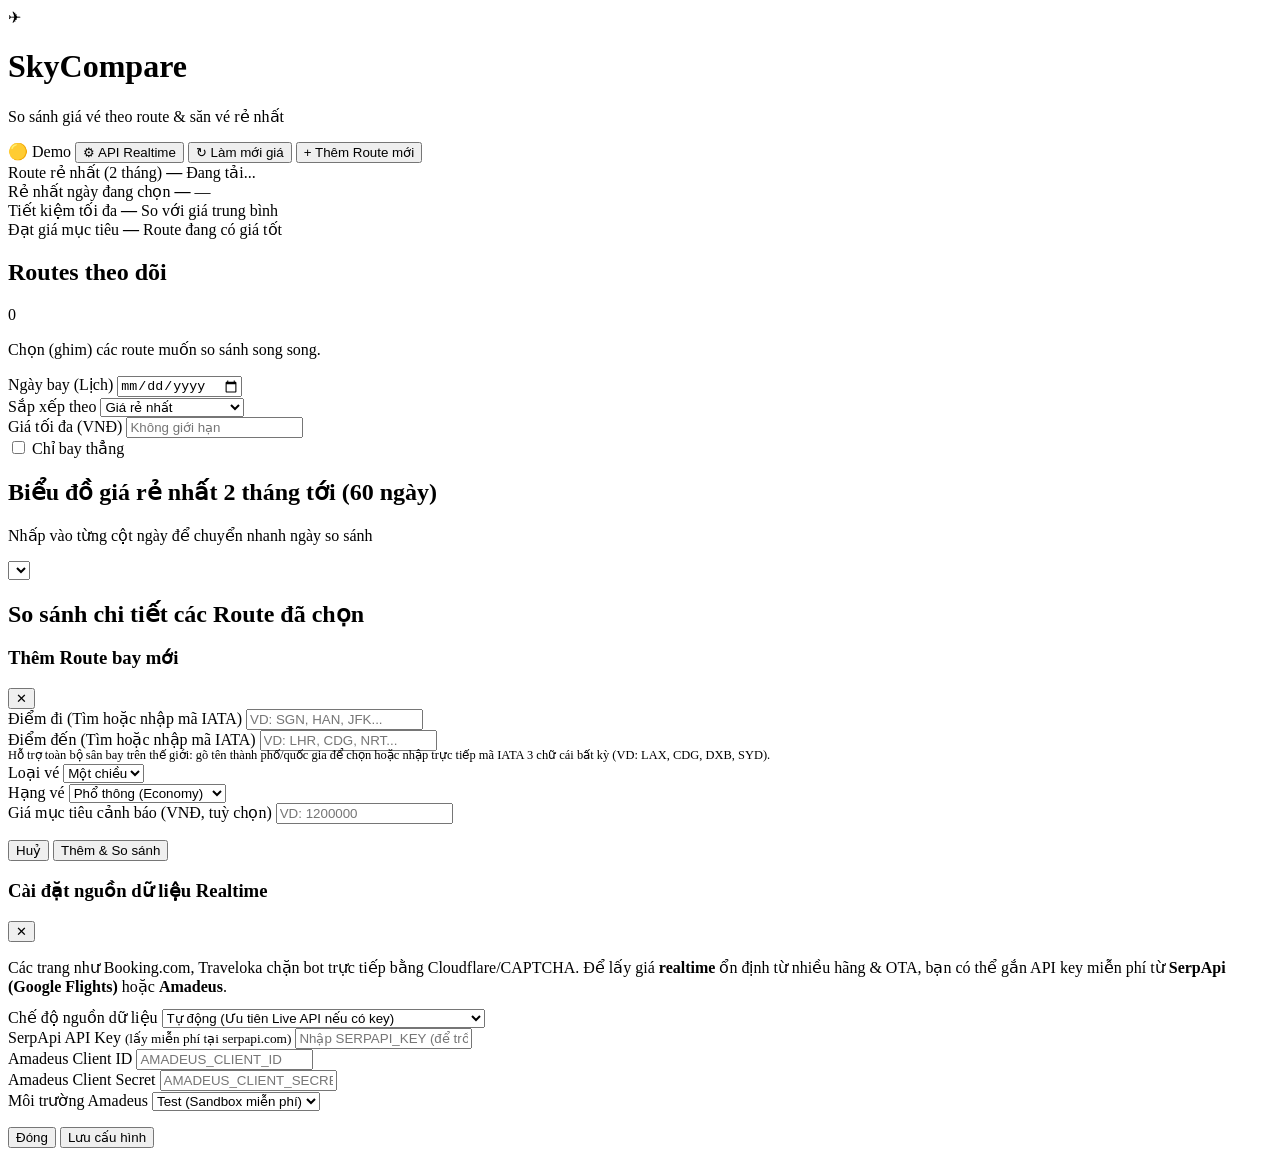
==== static/index.html @ 5734754b "Initial commit: SkyCompare flight price comparison web app" ====
<!DOCTYPE html>
<html lang="vi">
<head>
  <meta charset="UTF-8" />
  <meta name="viewport" content="width=device-width, initial-scale=1.0" />
  <title>SkyCompare — So sánh giá vé máy bay theo Route</title>
  <link rel="stylesheet" href="/styles.css" />
</head>
<body>
  <header class="topbar">
    <div class="container topbar-inner">
      <div class="brand">
        <div class="brand-icon" aria-hidden="true">✈</div>
        <div>
          <h1>SkyCompare</h1>
          <p class="subtitle">So sánh giá vé theo route &amp; săn vé rẻ nhất</p>
        </div>
      </div>
      <div class="topbar-actions">
        <span id="live-status-pill" class="status-pill status-demo" title="Trạng thái nguồn dữ liệu giá vé">🟡 Demo</span>
        <button id="btn-open-settings" class="btn btn-ghost" title="Cấu hình API tra giá trực tuyến (SerpApi / Amadeus)">
          ⚙ API Realtime
        </button>
        <button id="btn-refresh-all" class="btn btn-ghost" title="Cập nhật lại giá mới nhất cho các route đang chọn">
          ↻ Làm mới giá
        </button>
        <button id="btn-open-modal" class="btn btn-primary">
          + Thêm Route mới
        </button>
      </div>
    </div>
  </header>

  <main class="container main-content">
    <!-- KPI Summary -->
    <section class="kpi-grid" aria-label="Tổng quan giá vé">
      <article class="kpi-card kpi-highlight">
        <span class="kpi-label">Route rẻ nhất (2 tháng)</span>
        <strong id="kpi-best-route" class="kpi-value">—</strong>
        <span id="kpi-best-route-sub" class="kpi-sub">Đang tải...</span>
      </article>
      <article class="kpi-card">
        <span class="kpi-label">Rẻ nhất ngày đang chọn</span>
        <strong id="kpi-best-today" class="kpi-value">—</strong>
        <span id="kpi-best-today-sub" class="kpi-sub">—</span>
      </article>
      <article class="kpi-card">
        <span class="kpi-label">Tiết kiệm tối đa</span>
        <strong id="kpi-savings" class="kpi-value">—</strong>
        <span id="kpi-savings-sub" class="kpi-sub">So với giá trung bình</span>
      </article>
      <article class="kpi-card">
        <span class="kpi-label">Đạt giá mục tiêu</span>
        <strong id="kpi-alerts" class="kpi-value">—</strong>
        <span id="kpi-alerts-sub" class="kpi-sub">Route đang có giá tốt</span>
      </article>
    </section>

    <div class="workspace">
      <!-- Sidebar: Tracked Routes -->
      <aside class="sidebar">
        <div class="panel">
          <div class="panel-header">
            <h2>Routes theo dõi</h2>
            <span id="route-count" class="badge">0</span>
          </div>
          <p class="panel-hint">Chọn (ghim) các route muốn so sánh song song.</p>
          <div id="route-list" class="route-list"></div>
        </div>
      </aside>

      <!-- Main Comparison Area -->
      <section class="comparison-area">
        <!-- Filters -->
        <div class="panel filter-bar">
          <div class="filter-group">
            <label for="filter-date">Ngày bay (Lịch)</label>
            <input id="filter-date" type="date" />
          </div>
          <div class="filter-group">
            <label for="filter-sort">Sắp xếp theo</label>
            <select id="filter-sort">
              <option value="price">Giá rẻ nhất</option>
              <option value="duration">Bay nhanh nhất</option>
              <option value="savings">Tiết kiệm nhiều nhất</option>
            </select>
          </div>
          <div class="filter-group">
            <label for="filter-max-price">Giá tối đa (VNĐ)</label>
            <input id="filter-max-price" type="number" step="100000" min="0" placeholder="Không giới hạn" />
          </div>
          <div class="filter-group filter-checkbox">
            <label class="checkbox-label">
              <input id="filter-direct" type="checkbox" />
              <span>Chỉ bay thẳng</span>
            </label>
          </div>
        </div>

        <!-- Cheapest Winner Banner -->
        <div id="winner-banner" class="winner-banner hidden"></div>

        <!-- 60-Day Price Trend Chart -->
        <div class="panel chart-panel">
          <div class="panel-header">
            <div>
              <h2>Biểu đồ giá rẻ nhất 2 tháng tới (60 ngày)</h2>
              <p id="chart-subtitle" class="panel-hint">Nhấp vào từng cột ngày để chuyển nhanh ngày so sánh</p>
            </div>
            <select id="chart-route-select" aria-label="Chọn route cho biểu đồ"></select>
          </div>
          <div id="price-chart" class="price-chart"></div>
        </div>

        <!-- Side-by-Side Comparison Cards / Table -->
        <div class="panel">
          <div class="panel-header">
            <h2>So sánh chi tiết các Route đã chọn</h2>
            <span id="compare-summary" class="panel-hint"></span>
          </div>
          <div id="compare-container" class="compare-container"></div>
        </div>
      </section>
    </div>
  </main>

  <!-- Add Route Modal -->
  <div id="add-route-modal" class="modal-backdrop hidden" role="dialog" aria-modal="true" aria-labelledby="modal-title">
    <div class="modal">
      <div class="modal-header">
        <h3 id="modal-title">Thêm Route bay mới</h3>
        <button id="btn-close-modal" class="icon-btn" aria-label="Đóng">✕</button>
      </div>
      <form id="add-route-form" class="modal-form">
        <div class="form-row">
          <div class="form-field">
            <label for="input-origin">Điểm đi (Tìm hoặc nhập mã IATA)</label>
            <input id="input-origin" list="airports-datalist" placeholder="VD: SGN, HAN, JFK..." required autocomplete="off" />
          </div>
          <div class="form-field">
            <label for="input-destination">Điểm đến (Tìm hoặc nhập mã IATA)</label>
            <input id="input-destination" list="airports-datalist" placeholder="VD: LHR, CDG, NRT..." required autocomplete="off" />
          </div>
        </div>
        <datalist id="airports-datalist"></datalist>
        <p class="panel-hint" style="margin: -4px 0 0 0; font-size: 0.78rem;">
          Hỗ trợ toàn bộ sân bay trên thế giới: gõ tên thành phố/quốc gia để chọn hoặc nhập trực tiếp mã IATA 3 chữ cái bất kỳ (VD: LAX, CDG, DXB, SYD).
        </p>
        <div class="form-row">
          <div class="form-field">
            <label for="input-trip-type">Loại vé</label>
            <select id="input-trip-type">
              <option value="one_way">Một chiều</option>
              <option value="round_trip">Khứ hồi</option>
            </select>
          </div>
          <div class="form-field">
            <label for="input-cabin">Hạng vé</label>
            <select id="input-cabin">
              <option value="Economy">Phổ thông (Economy)</option>
              <option value="Business">Thương gia (Business)</option>
            </select>
          </div>
        </div>
        <div class="form-field">
          <label for="input-target-price">Giá mục tiêu cảnh báo (VNĐ, tuỳ chọn)</label>
          <input id="input-target-price" type="number" step="50000" min="100000" placeholder="VD: 1200000" />
        </div>
        <p id="form-error" class="form-error hidden"></p>
        <div class="modal-actions">
          <button type="button" id="btn-cancel-modal" class="btn btn-secondary">Huỷ</button>
          <button type="submit" class="btn btn-primary">Thêm &amp; So sánh</button>
        </div>
      </form>
    </div>
  </div>

  <!-- API Settings Modal -->
  <div id="settings-modal" class="modal-backdrop hidden" role="dialog" aria-modal="true" aria-labelledby="settings-title">
    <div class="modal">
      <div class="modal-header">
        <h3 id="settings-title">Cài đặt nguồn dữ liệu Realtime</h3>
        <button id="btn-close-settings" class="icon-btn" aria-label="Đóng">✕</button>
      </div>
      <p class="panel-hint" style="margin-bottom:12px">
        Các trang như Booking.com, Traveloka chặn bot trực tiếp bằng Cloudflare/CAPTCHA. Để lấy giá <strong>realtime</strong> ổn định từ nhiều hãng &amp; OTA, bạn có thể gắn API key miễn phí từ <strong>SerpApi (Google Flights)</strong> hoặc <strong>Amadeus</strong>.
      </p>
      <form id="settings-form" class="modal-form">
        <div class="form-field">
          <label for="setting-provider">Chế độ nguồn dữ liệu</label>
          <select id="setting-provider">
            <option value="auto">Tự động (Ưu tiên Live API nếu có key)</option>
            <option value="serpapi">SerpApi — Google Flights (Tổng hợp hãng &amp; OTA)</option>
            <option value="amadeus">Amadeus Self-Service Flight API</option>
            <option value="demo">Dữ liệu mẫu (Offline Demo)</option>
          </select>
        </div>
        <div class="form-field">
          <label for="setting-serpapi-key">SerpApi API Key <small>(lấy miễn phí tại serpapi.com)</small></label>
          <input id="setting-serpapi-key" type="password" placeholder="Nhập SERPAPI_KEY (để trống nếu giữ nguyên)" />
        </div>
        <div class="form-row">
          <div class="form-field">
            <label for="setting-amadeus-id">Amadeus Client ID</label>
            <input id="setting-amadeus-id" type="password" placeholder="AMADEUS_CLIENT_ID" />
          </div>
          <div class="form-field">
            <label for="setting-amadeus-secret">Amadeus Client Secret</label>
            <input id="setting-amadeus-secret" type="password" placeholder="AMADEUS_CLIENT_SECRET" />
          </div>
        </div>
        <div class="form-field">
          <label for="setting-amadeus-env">Môi trường Amadeus</label>
          <select id="setting-amadeus-env">
            <option value="test">Test (Sandbox miễn phí)</option>
            <option value="production">Production</option>
          </select>
        </div>
        <p id="settings-error" class="form-error hidden"></p>
        <div class="modal-actions">
          <button type="button" id="btn-cancel-settings" class="btn btn-secondary">Đóng</button>
          <button type="submit" id="btn-save-settings" class="btn btn-primary">Lưu cấu hình</button>
        </div>
      </form>
    </div>
  </div>

  <div id="toast" class="toast hidden" role="status"></div>
  <script src="/app.js"></script>
</body>
</html>
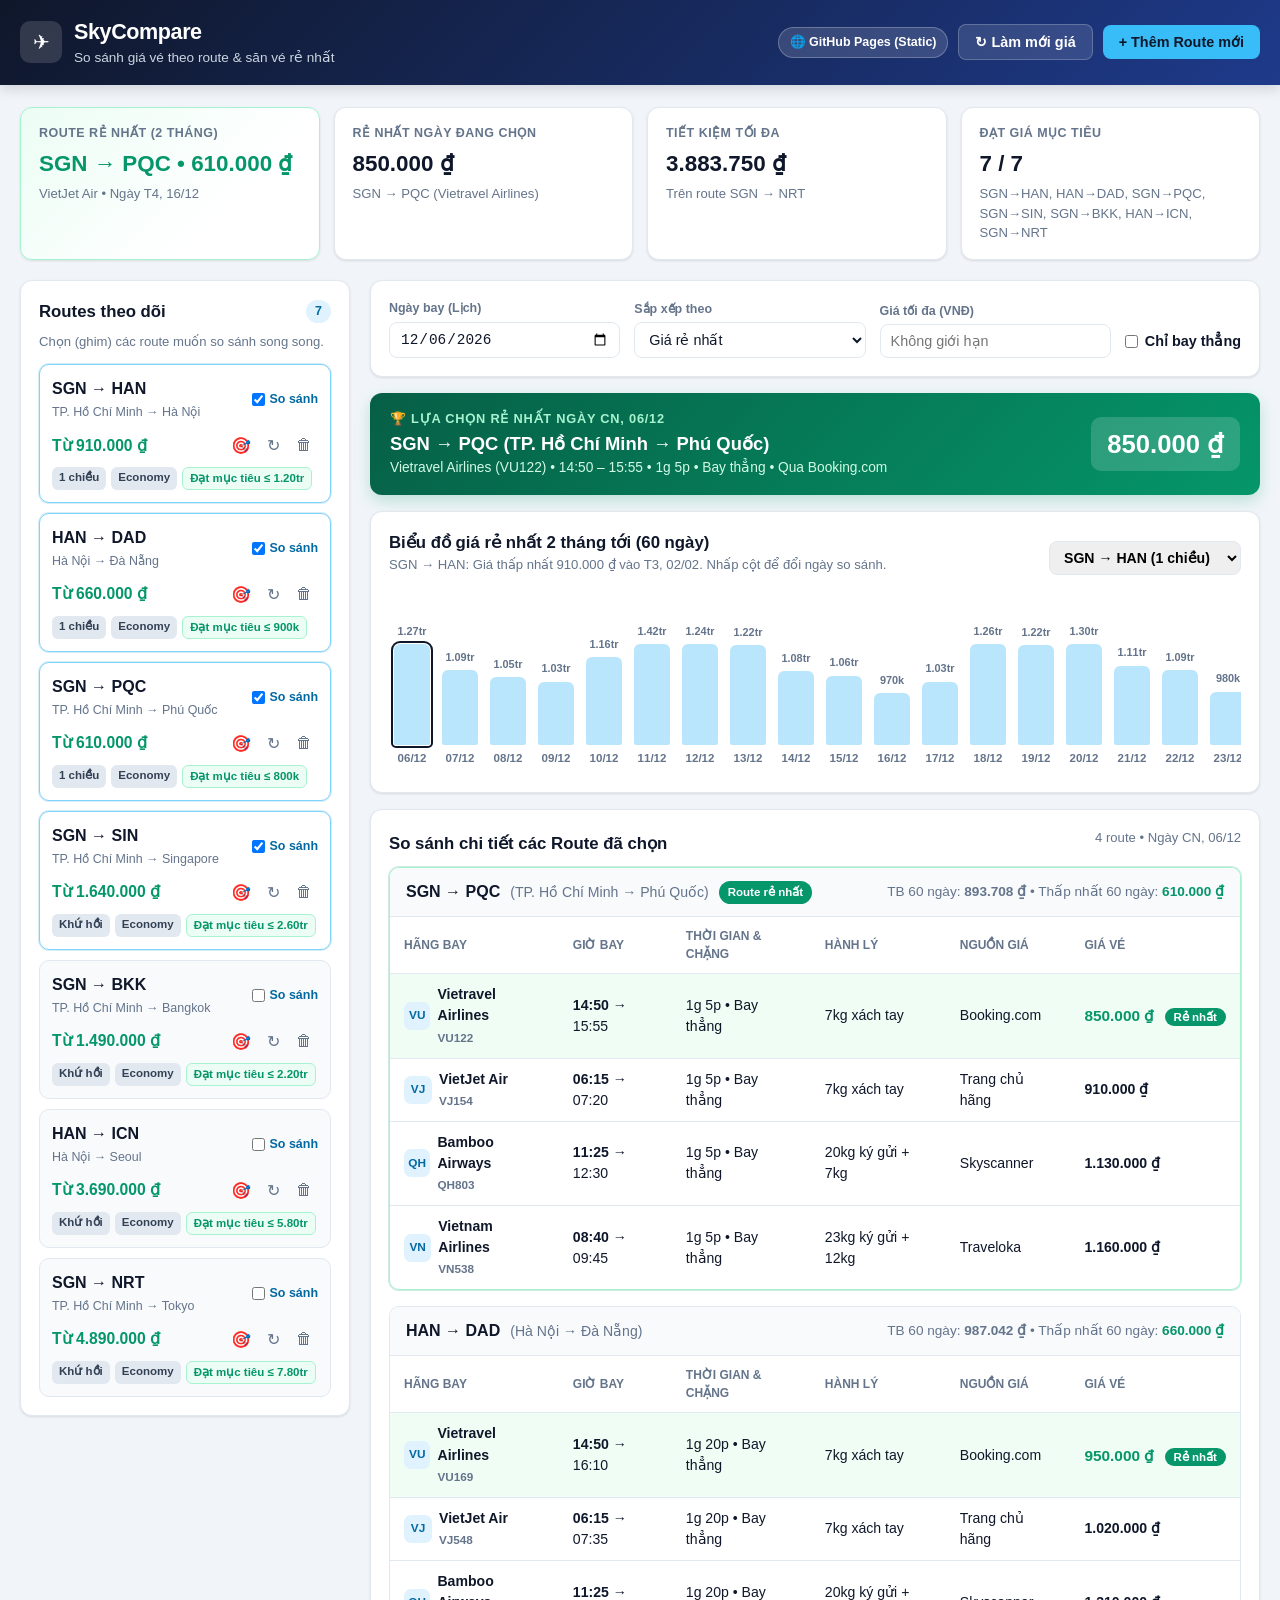
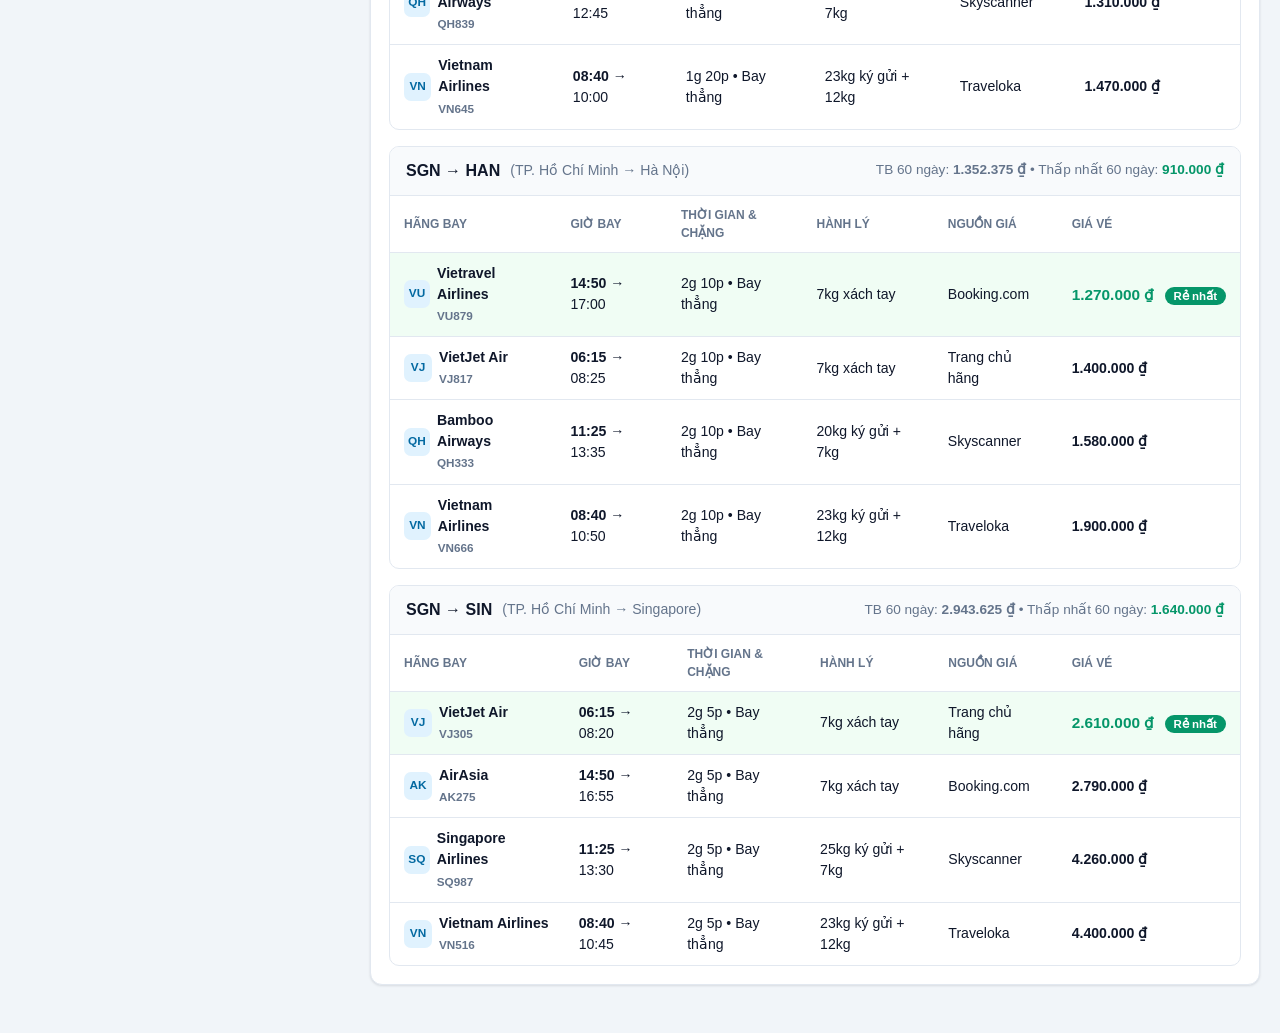
==== commit ad009be5: "Add static client-side fallback engine and docs/ for GitHub Pages" ====
--- a/static/index.html
+++ b/static/index.html
@@ -4,7 +4,7 @@
   <meta charset="UTF-8" />
   <meta name="viewport" content="width=device-width, initial-scale=1.0" />
   <title>SkyCompare — So sánh giá vé máy bay theo Route</title>
-  <link rel="stylesheet" href="/styles.css" />
+  <link rel="stylesheet" href="./styles.css" />
 </head>
 <body>
   <header class="topbar">
@@ -226,6 +226,7 @@
   </div>
 
   <div id="toast" class="toast hidden" role="status"></div>
-  <script src="/app.js"></script>
+  <script src="./client_engine.js"></script>
+  <script src="./app.js"></script>
 </body>
 </html>
--- a/static/styles.css
+++ b/static/styles.css
@@ -0,0 +1,749 @@
+:root {
+  --bg: #f1f5f9;
+  --surface: #ffffff;
+  --surface-alt: #f8fafc;
+  --border: #e2e8f0;
+  --text: #0f172a;
+  --text-muted: #64748b;
+  --primary: #0284c7;
+  --primary-dark: #0369a1;
+  --emerald: #059669;
+  --emerald-bg: #ecfdf5;
+  --emerald-border: #a7f3d0;
+  --amber: #d97706;
+  --amber-bg: #fffbeb;
+  --danger: #dc2626;
+  --radius: 12px;
+  --shadow: 0 1px 3px rgba(15, 23, 42, 0.08), 0 1px 2px rgba(15, 23, 42, 0.04);
+}
+
+* {
+  box-sizing: border-box;
+  margin: 0;
+  padding: 0;
+}
+
+body {
+  font-family: -apple-system, BlinkMacSystemFont, "Segoe UI", Roboto, "Helvetica Neue", Arial, sans-serif;
+  background: var(--bg);
+  color: var(--text);
+  line-height: 1.5;
+}
+
+.container {
+  max-width: 1360px;
+  margin: 0 auto;
+  padding: 0 20px;
+}
+
+/* Topbar */
+.topbar {
+  background: linear-gradient(135deg, #0f172a 0%, #1e3a8a 100%);
+  color: #fff;
+  padding: 16px 0;
+  box-shadow: 0 4px 12px rgba(15, 23, 42, 0.15);
+}
+
+.topbar-inner {
+  display: flex;
+  align-items: center;
+  justify-content: space-between;
+  gap: 16px;
+  flex-wrap: wrap;
+}
+
+.brand {
+  display: flex;
+  align-items: center;
+  gap: 12px;
+}
+
+.brand-icon {
+  width: 42px;
+  height: 42px;
+  border-radius: 10px;
+  background: rgba(255, 255, 255, 0.14);
+  display: grid;
+  place-items: center;
+  font-size: 20px;
+}
+
+.brand h1 {
+  font-size: 1.35rem;
+  font-weight: 700;
+  letter-spacing: -0.02em;
+}
+
+.subtitle {
+  font-size: 0.85rem;
+  color: #cbd5e1;
+}
+
+.topbar-actions {
+  display: flex;
+  gap: 10px;
+  align-items: center;
+  flex-wrap: wrap;
+}
+
+.status-pill {
+  font-size: 0.78rem;
+  font-weight: 700;
+  padding: 5px 11px;
+  border-radius: 999px;
+  background: rgba(255, 255, 255, 0.14);
+  color: #fff;
+  border: 1px solid rgba(255, 255, 255, 0.25);
+}
+
+.status-pill.status-live {
+  background: rgba(16, 185, 129, 0.22);
+  border-color: #34d399;
+  color: #a7f3d0;
+}
+
+.tag-live {
+  background: #dcfce7;
+  color: #166534;
+  border: 1px solid #86efac;
+}
+
+/* Buttons */
+.btn {
+  border: none;
+  border-radius: 8px;
+  padding: 9px 16px;
+  font-size: 0.9rem;
+  font-weight: 600;
+  cursor: pointer;
+  transition: transform 0.1s ease, background 0.15s ease, opacity 0.15s ease;
+  display: inline-flex;
+  align-items: center;
+  gap: 6px;
+}
+
+.btn:active {
+  transform: scale(0.98);
+}
+
+.btn-primary {
+  background: #38bdf8;
+  color: #0f172a;
+}
+
+.btn-primary:hover {
+  background: #7dd3fc;
+}
+
+.btn-ghost {
+  background: rgba(255, 255, 255, 0.12);
+  color: #fff;
+  border: 1px solid rgba(255, 255, 255, 0.22);
+}
+
+.btn-ghost:hover {
+  background: rgba(255, 255, 255, 0.2);
+}
+
+.btn-secondary {
+  background: var(--surface-alt);
+  color: var(--text);
+  border: 1px solid var(--border);
+}
+
+.btn-secondary:hover {
+  background: var(--border);
+}
+
+.icon-btn {
+  background: transparent;
+  border: none;
+  cursor: pointer;
+  color: var(--text-muted);
+  font-size: 1rem;
+  padding: 4px 6px;
+  border-radius: 6px;
+}
+
+.icon-btn:hover {
+  background: var(--surface-alt);
+  color: var(--text);
+}
+
+/* Main Content */
+.main-content {
+  padding-top: 22px;
+  padding-bottom: 48px;
+}
+
+/* KPI Grid */
+.kpi-grid {
+  display: grid;
+  grid-template-columns: repeat(4, minmax(0, 1fr));
+  gap: 14px;
+  margin-bottom: 20px;
+}
+
+.kpi-card {
+  background: var(--surface);
+  border: 1px solid var(--border);
+  border-radius: var(--radius);
+  padding: 16px 18px;
+  box-shadow: var(--shadow);
+  display: flex;
+  flex-direction: column;
+  gap: 4px;
+}
+
+.kpi-highlight {
+  background: linear-gradient(135deg, #ecfdf5 0%, #ffffff 70%);
+  border-color: var(--emerald-border);
+}
+
+.kpi-label {
+  font-size: 0.78rem;
+  font-weight: 600;
+  text-transform: uppercase;
+  letter-spacing: 0.04em;
+  color: var(--text-muted);
+}
+
+.kpi-value {
+  font-size: 1.4rem;
+  font-weight: 700;
+  color: var(--text);
+}
+
+.kpi-highlight .kpi-value {
+  color: var(--emerald);
+}
+
+.kpi-sub {
+  font-size: 0.82rem;
+  color: var(--text-muted);
+}
+
+/* Workspace Layout */
+.workspace {
+  display: grid;
+  grid-template-columns: 330px minmax(0, 1fr);
+  gap: 20px;
+  align-items: start;
+}
+
+.panel {
+  background: var(--surface);
+  border: 1px solid var(--border);
+  border-radius: var(--radius);
+  padding: 18px;
+  box-shadow: var(--shadow);
+}
+
+.panel-header {
+  display: flex;
+  align-items: center;
+  justify-content: space-between;
+  gap: 10px;
+  margin-bottom: 8px;
+}
+
+.panel-header h2 {
+  font-size: 1.05rem;
+  font-weight: 700;
+}
+
+.panel-hint {
+  font-size: 0.82rem;
+  color: var(--text-muted);
+  margin-bottom: 12px;
+}
+
+.badge {
+  background: #e0f2fe;
+  color: var(--primary-dark);
+  font-size: 0.78rem;
+  font-weight: 700;
+  padding: 2px 9px;
+  border-radius: 999px;
+}
+
+/* Sidebar Route List */
+.route-list {
+  display: flex;
+  flex-direction: column;
+  gap: 10px;
+}
+
+.route-card {
+  border: 1px solid var(--border);
+  border-radius: 10px;
+  padding: 12px;
+  background: var(--surface-alt);
+  transition: border-color 0.15s ease, background 0.15s ease;
+}
+
+.route-card.pinned {
+  background: #ffffff;
+  border-color: #7dd3fc;
+  box-shadow: 0 0 0 1px rgba(2, 132, 199, 0.15);
+}
+
+.route-card-top {
+  display: flex;
+  align-items: center;
+  justify-content: space-between;
+  gap: 8px;
+}
+
+.route-code {
+  font-weight: 700;
+  font-size: 1rem;
+  display: flex;
+  align-items: center;
+  gap: 6px;
+}
+
+.route-cities {
+  font-size: 0.78rem;
+  color: var(--text-muted);
+  margin-top: 2px;
+}
+
+.route-meta {
+  display: flex;
+  align-items: center;
+  justify-content: space-between;
+  margin-top: 10px;
+  gap: 8px;
+}
+
+.route-price {
+  font-weight: 700;
+  color: var(--emerald);
+  font-size: 0.98rem;
+}
+
+.route-tags {
+  display: flex;
+  flex-wrap: wrap;
+  gap: 5px;
+  margin-top: 8px;
+}
+
+.tag {
+  font-size: 0.72rem;
+  padding: 2px 7px;
+  border-radius: 6px;
+  background: #e2e8f0;
+  color: #334155;
+  font-weight: 600;
+}
+
+.tag-alert {
+  background: var(--emerald-bg);
+  color: var(--emerald);
+  border: 1px solid var(--emerald-border);
+}
+
+.route-actions {
+  display: flex;
+  align-items: center;
+  gap: 4px;
+}
+
+.pin-toggle {
+  display: inline-flex;
+  align-items: center;
+  gap: 5px;
+  font-size: 0.78rem;
+  font-weight: 600;
+  color: var(--primary-dark);
+  cursor: pointer;
+}
+
+/* Filter Bar */
+.comparison-area {
+  display: flex;
+  flex-direction: column;
+  gap: 16px;
+}
+
+.filter-bar {
+  display: flex;
+  flex-wrap: wrap;
+  gap: 14px;
+  align-items: flex-end;
+}
+
+.filter-group {
+  display: flex;
+  flex-direction: column;
+  gap: 4px;
+  min-width: 160px;
+  flex: 1;
+}
+
+.filter-group label {
+  font-size: 0.78rem;
+  font-weight: 600;
+  color: var(--text-muted);
+}
+
+.filter-group select,
+.filter-group input[type="number"],
+.filter-group input[type="date"],
+.form-field select,
+.form-field input {
+  padding: 8px 10px;
+  border: 1px solid var(--border);
+  border-radius: 8px;
+  font-size: 0.9rem;
+  background: #fff;
+  color: var(--text);
+}
+
+.filter-checkbox {
+  flex: 0 0 auto;
+  min-width: auto;
+  justify-content: flex-end;
+  padding-bottom: 6px;
+}
+
+.checkbox-label {
+  display: inline-flex;
+  align-items: center;
+  gap: 7px;
+  cursor: pointer;
+  font-size: 0.9rem !important;
+  color: var(--text) !important;
+}
+
+/* Winner Banner */
+.winner-banner {
+  background: linear-gradient(135deg, #065f46 0%, #059669 100%);
+  color: #fff;
+  border-radius: var(--radius);
+  padding: 16px 20px;
+  display: flex;
+  align-items: center;
+  justify-content: space-between;
+  gap: 16px;
+  flex-wrap: wrap;
+  box-shadow: 0 6px 16px rgba(5, 150, 105, 0.22);
+}
+
+.winner-title {
+  font-size: 0.8rem;
+  text-transform: uppercase;
+  letter-spacing: 0.06em;
+  color: #a7f3d0;
+  font-weight: 700;
+}
+
+.winner-main {
+  font-size: 1.15rem;
+  font-weight: 700;
+  margin-top: 2px;
+}
+
+.winner-details {
+  font-size: 0.86rem;
+  color: #d1fae5;
+}
+
+.winner-price {
+  font-size: 1.6rem;
+  font-weight: 800;
+  background: rgba(255, 255, 255, 0.16);
+  padding: 8px 16px;
+  border-radius: 10px;
+}
+
+/* Chart */
+.chart-panel .panel-header {
+  margin-bottom: 12px;
+}
+
+#chart-route-select {
+  padding: 7px 10px;
+  border-radius: 8px;
+  border: 1px solid var(--border);
+  font-size: 0.88rem;
+  font-weight: 600;
+}
+
+.price-chart {
+  width: 100%;
+  overflow-x: auto;
+}
+
+.chart-bars {
+  display: grid;
+  grid-auto-flow: column;
+  grid-auto-columns: minmax(42px, 1fr);
+  gap: 6px;
+  align-items: end;
+  height: 175px;
+  padding: 24px 2px 6px 2px;
+}
+
+.chart-col {
+  display: flex;
+  flex-direction: column;
+  align-items: center;
+  justify-content: flex-end;
+  height: 100%;
+  cursor: pointer;
+  gap: 5px;
+}
+
+.chart-bar-price {
+  font-size: 0.68rem;
+  font-weight: 600;
+  color: var(--text-muted);
+}
+
+.chart-bar {
+  width: 100%;
+  max-width: 36px;
+  border-radius: 6px 6px 2px 2px;
+  background: #bae6fd;
+  transition: background 0.15s ease, transform 0.15s ease;
+  min-height: 10px;
+}
+
+.chart-col:hover .chart-bar {
+  background: var(--primary);
+  transform: translateY(-2px);
+}
+
+.chart-col.cheapest .chart-bar {
+  background: var(--emerald);
+}
+
+.chart-col.cheapest .chart-bar-price {
+  color: var(--emerald);
+  font-weight: 700;
+}
+
+.chart-col.active .chart-bar {
+  outline: 2px solid #0f172a;
+  outline-offset: 1px;
+}
+
+.chart-date {
+  font-size: 0.72rem;
+  color: var(--text-muted);
+  font-weight: 600;
+}
+
+/* Comparison Cards */
+.compare-container {
+  display: flex;
+  flex-direction: column;
+  gap: 16px;
+}
+
+.compare-route-block {
+  border: 1px solid var(--border);
+  border-radius: 10px;
+  overflow: hidden;
+}
+
+.compare-route-block.is-cheapest {
+  border-color: var(--emerald-border);
+  box-shadow: 0 0 0 1px rgba(5, 150, 105, 0.2);
+}
+
+.compare-route-header {
+  background: var(--surface-alt);
+  padding: 12px 16px;
+  display: flex;
+  align-items: center;
+  justify-content: space-between;
+  gap: 12px;
+  flex-wrap: wrap;
+  border-bottom: 1px solid var(--border);
+}
+
+.compare-route-title {
+  display: flex;
+  align-items: center;
+  gap: 10px;
+  font-weight: 700;
+  font-size: 1rem;
+}
+
+.pill-cheapest {
+  background: var(--emerald);
+  color: #fff;
+  font-size: 0.72rem;
+  font-weight: 700;
+  padding: 3px 9px;
+  border-radius: 999px;
+}
+
+.quotes-table {
+  width: 100%;
+  border-collapse: collapse;
+  font-size: 0.88rem;
+}
+
+.quotes-table th,
+.quotes-table td {
+  padding: 10px 14px;
+  text-align: left;
+  border-bottom: 1px solid var(--border);
+}
+
+.quotes-table th {
+  font-size: 0.75rem;
+  text-transform: uppercase;
+  color: var(--text-muted);
+  background: #fff;
+}
+
+.quotes-table tr:last-child td {
+  border-bottom: none;
+}
+
+.quotes-table tr.best-row {
+  background: #f0fdf4;
+}
+
+.airline-pill {
+  display: inline-flex;
+  align-items: center;
+  gap: 7px;
+  font-weight: 600;
+}
+
+.airline-code {
+  display: inline-grid;
+  place-items: center;
+  width: 28px;
+  height: 28px;
+  border-radius: 7px;
+  background: #e0f2fe;
+  color: var(--primary-dark);
+  font-size: 0.74rem;
+  font-weight: 800;
+}
+
+.price-cell {
+  font-weight: 700;
+  color: var(--text);
+  white-space: nowrap;
+}
+
+.best-row .price-cell {
+  color: var(--emerald);
+  font-size: 0.96rem;
+}
+
+.empty-state {
+  text-align: center;
+  padding: 36px 20px;
+  color: var(--text-muted);
+}
+
+/* Modal */
+.modal-backdrop {
+  position: fixed;
+  inset: 0;
+  background: rgba(15, 23, 42, 0.55);
+  display: grid;
+  place-items: center;
+  padding: 16px;
+  z-index: 50;
+}
+
+.modal {
+  background: #fff;
+  border-radius: 14px;
+  width: 100%;
+  max-width: 480px;
+  padding: 20px 22px;
+  box-shadow: 0 20px 40px rgba(15, 23, 42, 0.25);
+}
+
+.modal-header {
+  display: flex;
+  align-items: center;
+  justify-content: space-between;
+  margin-bottom: 14px;
+}
+
+.modal-form {
+  display: flex;
+  flex-direction: column;
+  gap: 14px;
+}
+
+.form-row {
+  display: grid;
+  grid-template-columns: 1fr 1fr;
+  gap: 12px;
+}
+
+.form-field {
+  display: flex;
+  flex-direction: column;
+  gap: 5px;
+}
+
+.form-field label {
+  font-size: 0.82rem;
+  font-weight: 600;
+  color: var(--text-muted);
+}
+
+.form-error {
+  color: var(--danger);
+  font-size: 0.84rem;
+  font-weight: 600;
+}
+
+.modal-actions {
+  display: flex;
+  justify-content: flex-end;
+  gap: 10px;
+  margin-top: 4px;
+}
+
+.hidden {
+  display: none !important;
+}
+
+/* Toast */
+.toast {
+  position: fixed;
+  bottom: 20px;
+  right: 20px;
+  background: #0f172a;
+  color: #fff;
+  padding: 10px 16px;
+  border-radius: 10px;
+  font-size: 0.88rem;
+  font-weight: 600;
+  box-shadow: 0 10px 24px rgba(15, 23, 42, 0.25);
+  z-index: 60;
+}
+
+@media (max-width: 980px) {
+  .kpi-grid {
+    grid-template-columns: repeat(2, minmax(0, 1fr));
+  }
+  .workspace {
+    grid-template-columns: 1fr;
+  }
+}
+
+@media (max-width: 600px) {
+  .kpi-grid {
+    grid-template-columns: 1fr;
+  }
+  .form-row {
+    grid-template-columns: 1fr;
+  }
+}
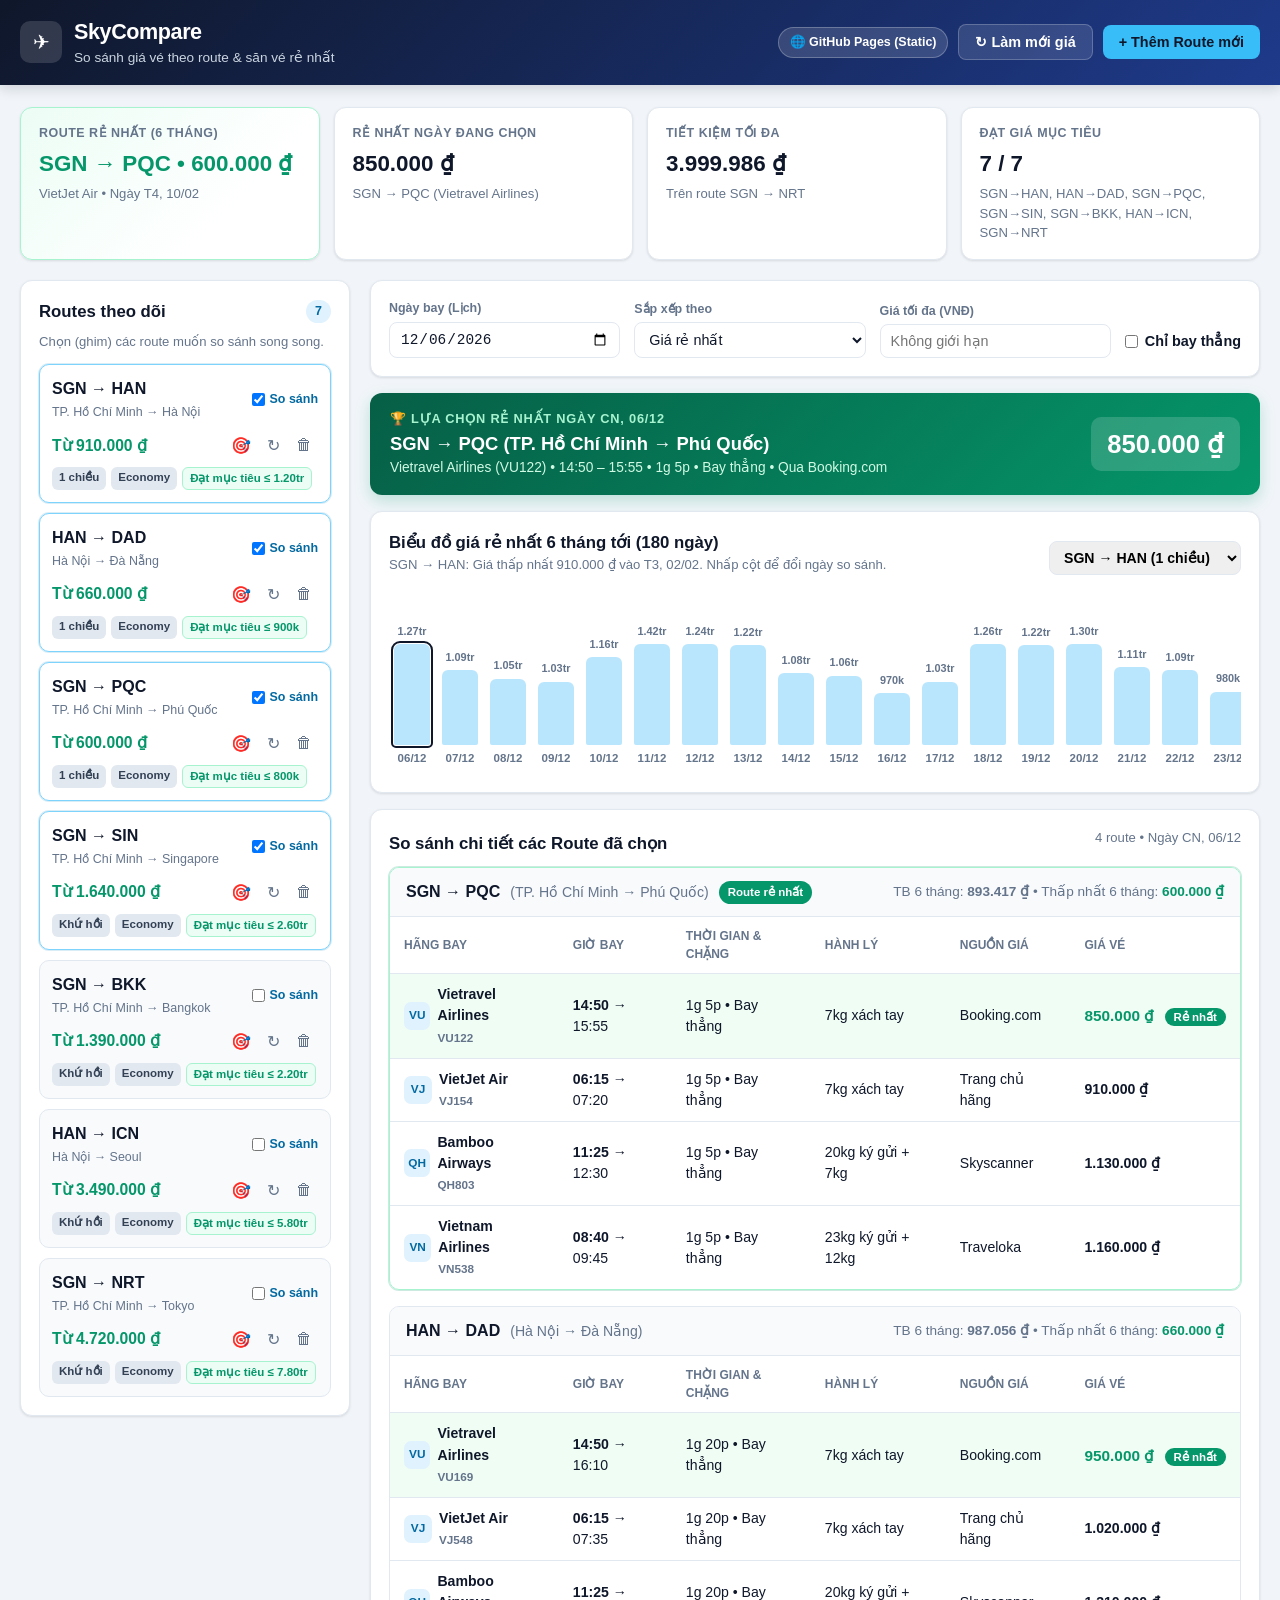
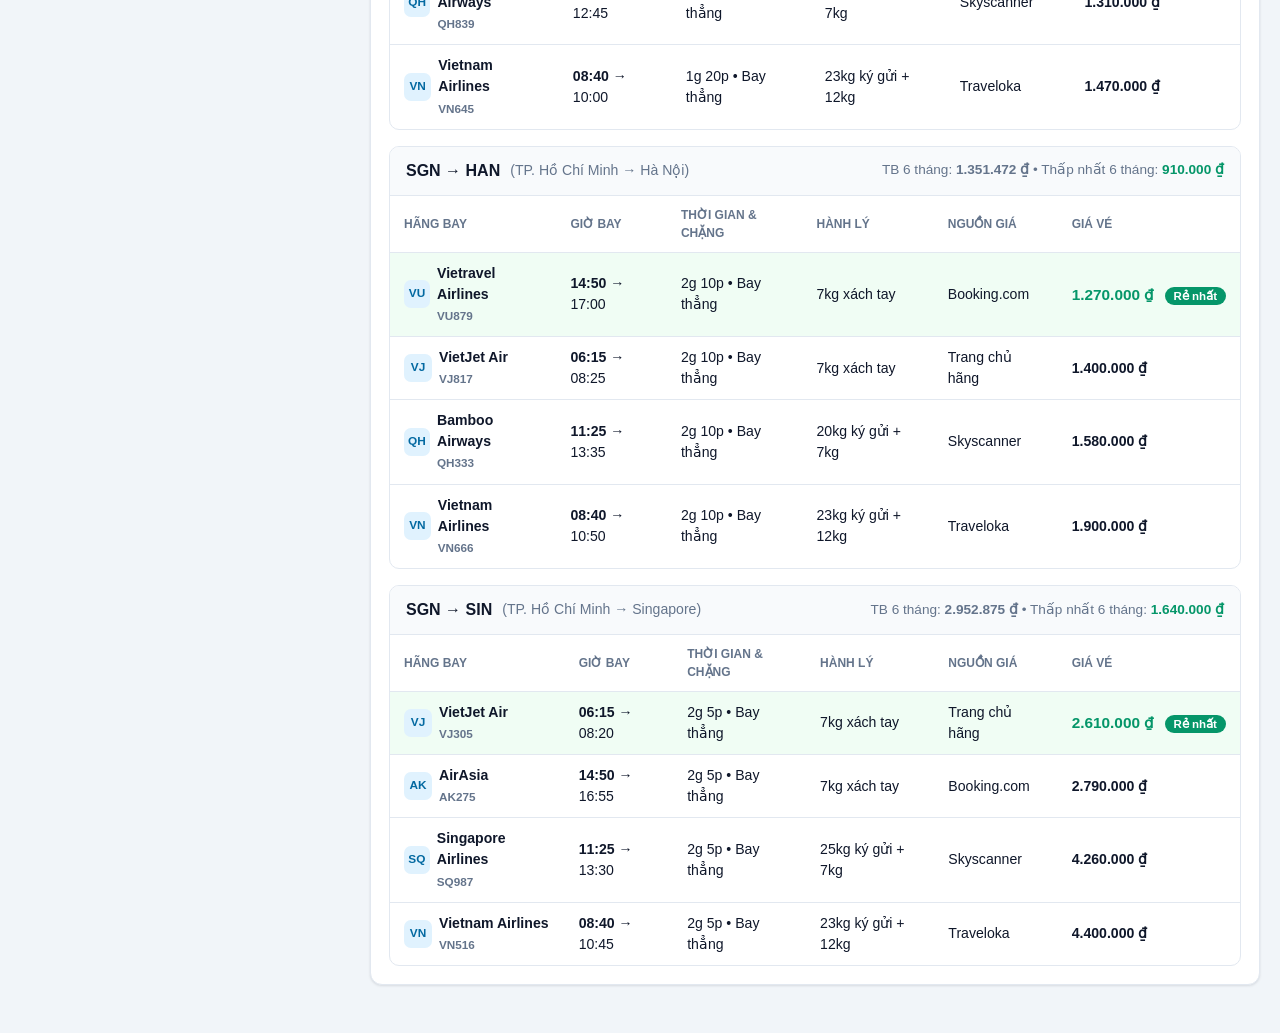
==== commit 7506face: "Extend flight price preview horizon to 6 months (180 days)" ====
--- a/static/index.html
+++ b/static/index.html
@@ -35,7 +35,7 @@
     <!-- KPI Summary -->
     <section class="kpi-grid" aria-label="Tổng quan giá vé">
       <article class="kpi-card kpi-highlight">
-        <span class="kpi-label">Route rẻ nhất (2 tháng)</span>
+        <span class="kpi-label">Route rẻ nhất (6 tháng)</span>
         <strong id="kpi-best-route" class="kpi-value">—</strong>
         <span id="kpi-best-route-sub" class="kpi-sub">Đang tải...</span>
       </article>
@@ -104,7 +104,7 @@
         <div class="panel chart-panel">
           <div class="panel-header">
             <div>
-              <h2>Biểu đồ giá rẻ nhất 2 tháng tới (60 ngày)</h2>
+              <h2>Biểu đồ giá rẻ nhất 6 tháng tới (180 ngày)</h2>
               <p id="chart-subtitle" class="panel-hint">Nhấp vào từng cột ngày để chuyển nhanh ngày so sánh</p>
             </div>
             <select id="chart-route-select" aria-label="Chọn route cho biểu đồ"></select>
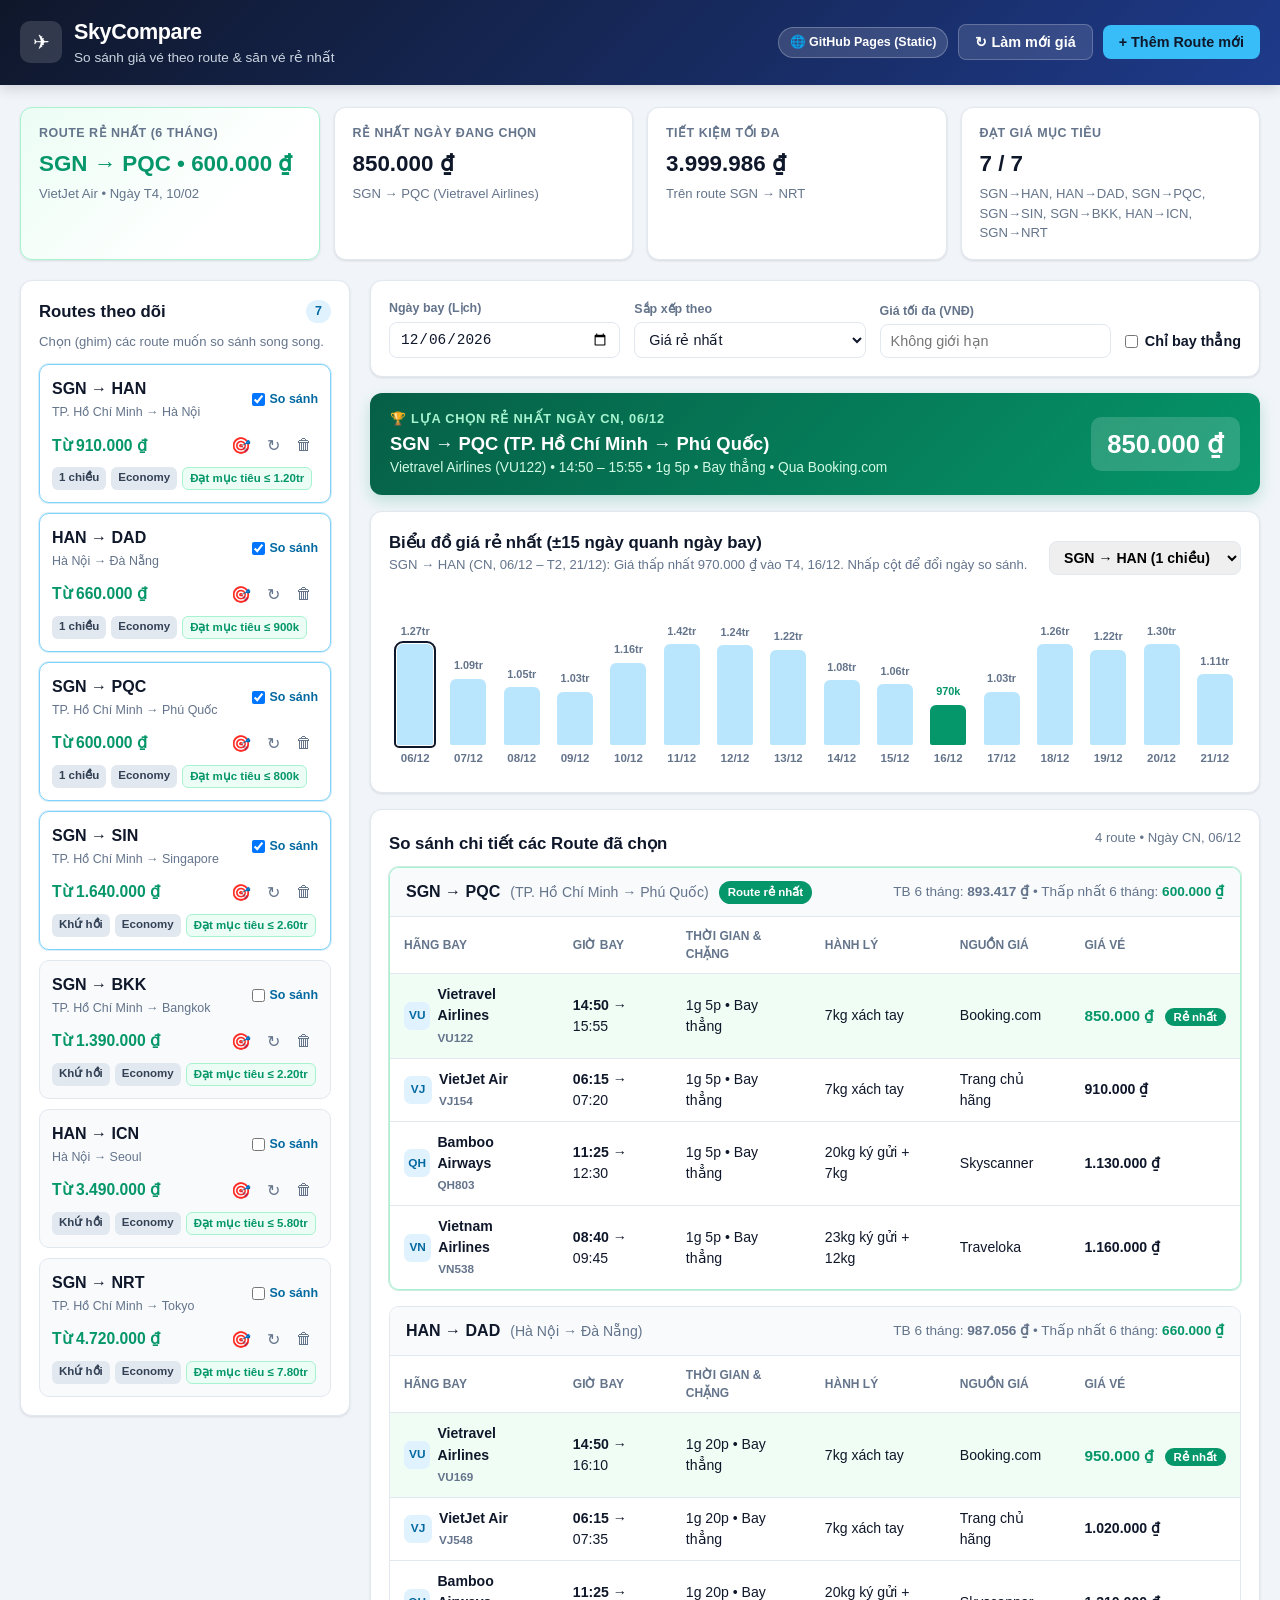
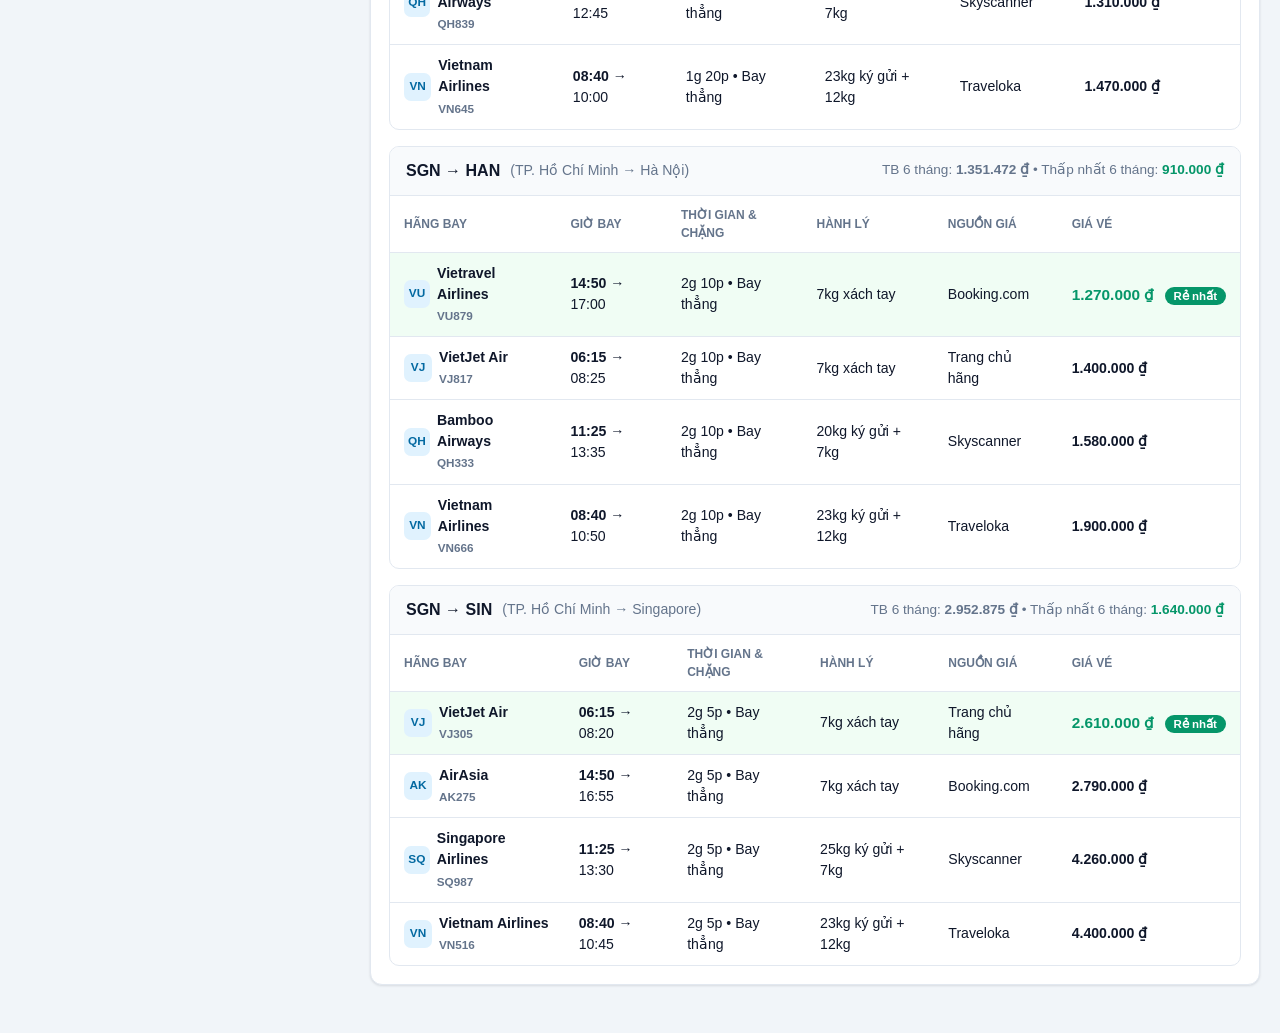
==== commit f2eb701b: "Show ±15 days around selected flight date in price chart" ====
--- a/static/index.html
+++ b/static/index.html
@@ -104,7 +104,7 @@
         <div class="panel chart-panel">
           <div class="panel-header">
             <div>
-              <h2>Biểu đồ giá rẻ nhất 6 tháng tới (180 ngày)</h2>
+              <h2>Biểu đồ giá rẻ nhất (±15 ngày quanh ngày bay)</h2>
               <p id="chart-subtitle" class="panel-hint">Nhấp vào từng cột ngày để chuyển nhanh ngày so sánh</p>
             </div>
             <select id="chart-route-select" aria-label="Chọn route cho biểu đồ"></select>
--- a/static/styles.css
+++ b/static/styles.css
@@ -480,8 +480,8 @@
 .chart-bars {
   display: grid;
   grid-auto-flow: column;
-  grid-auto-columns: minmax(42px, 1fr);
-  gap: 6px;
+  grid-auto-columns: minmax(34px, 1fr);
+  gap: 5px;
   align-items: end;
   height: 175px;
   padding: 24px 2px 6px 2px;
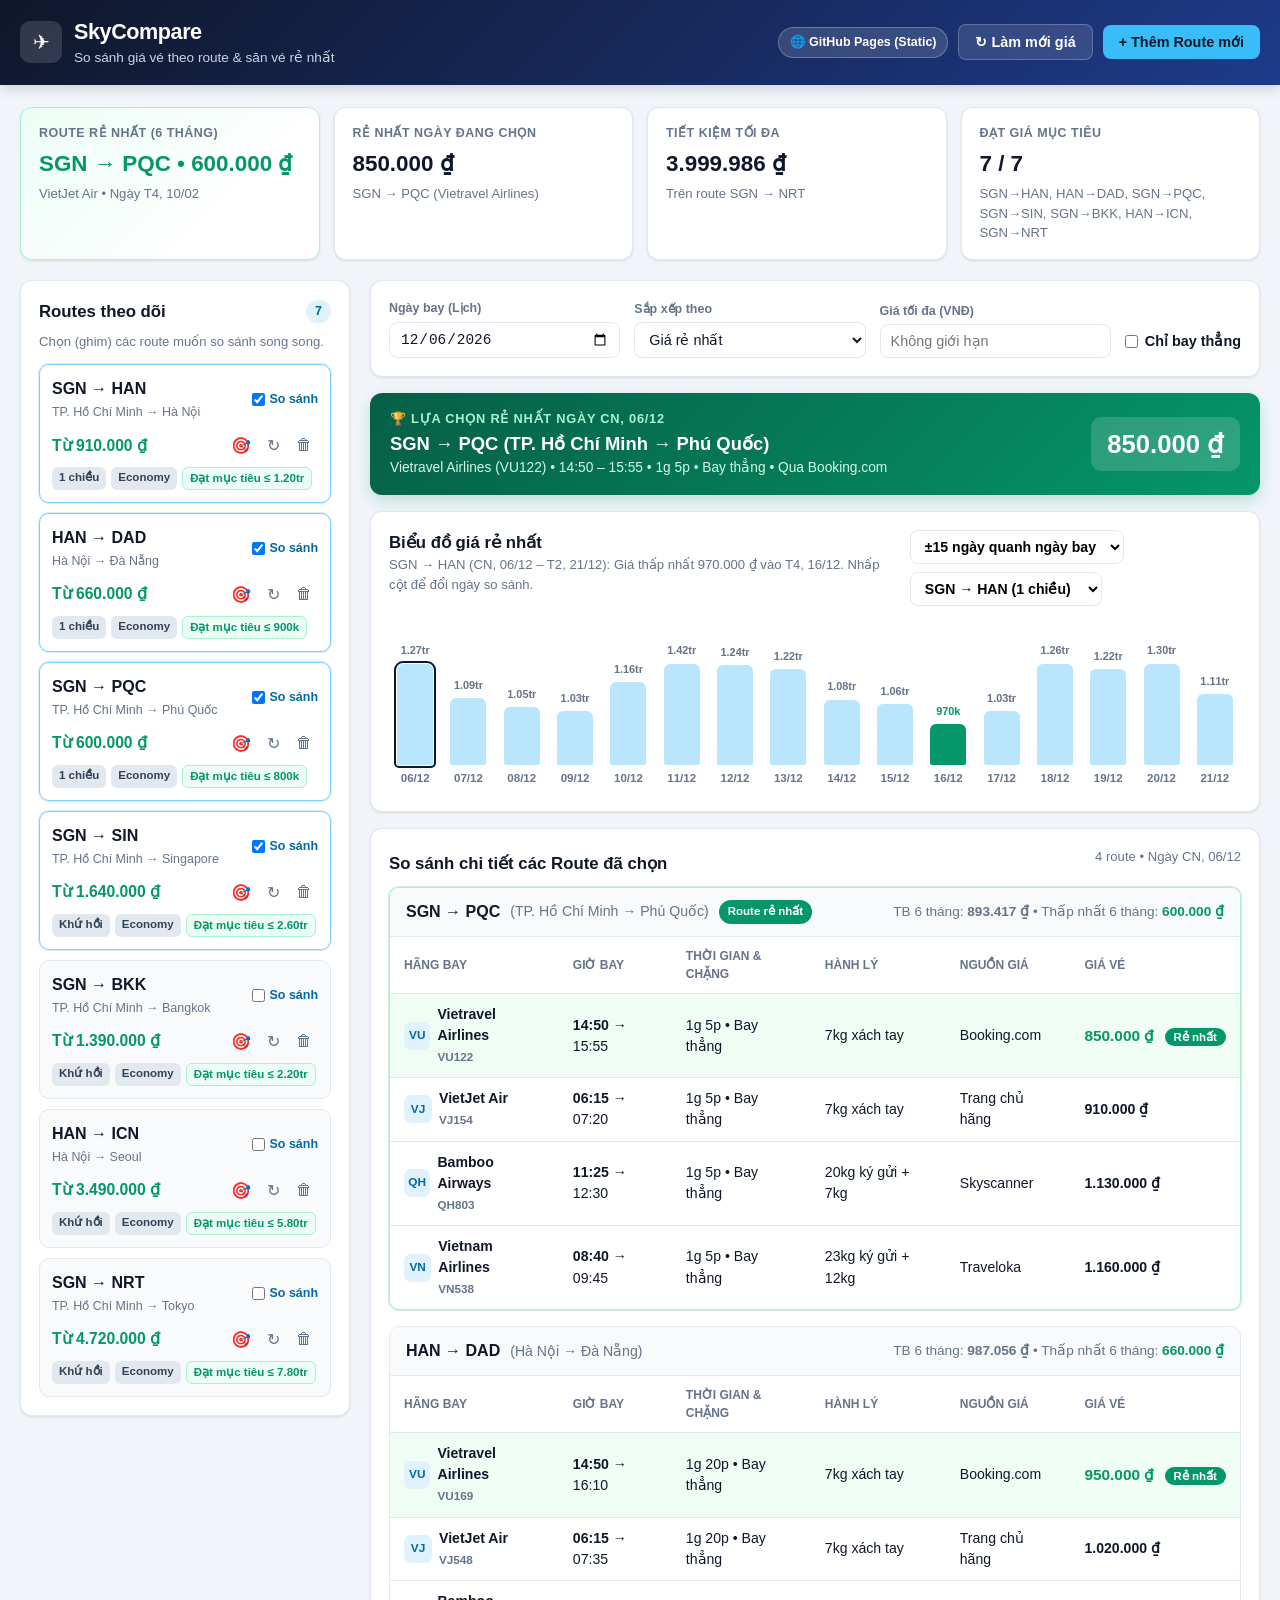
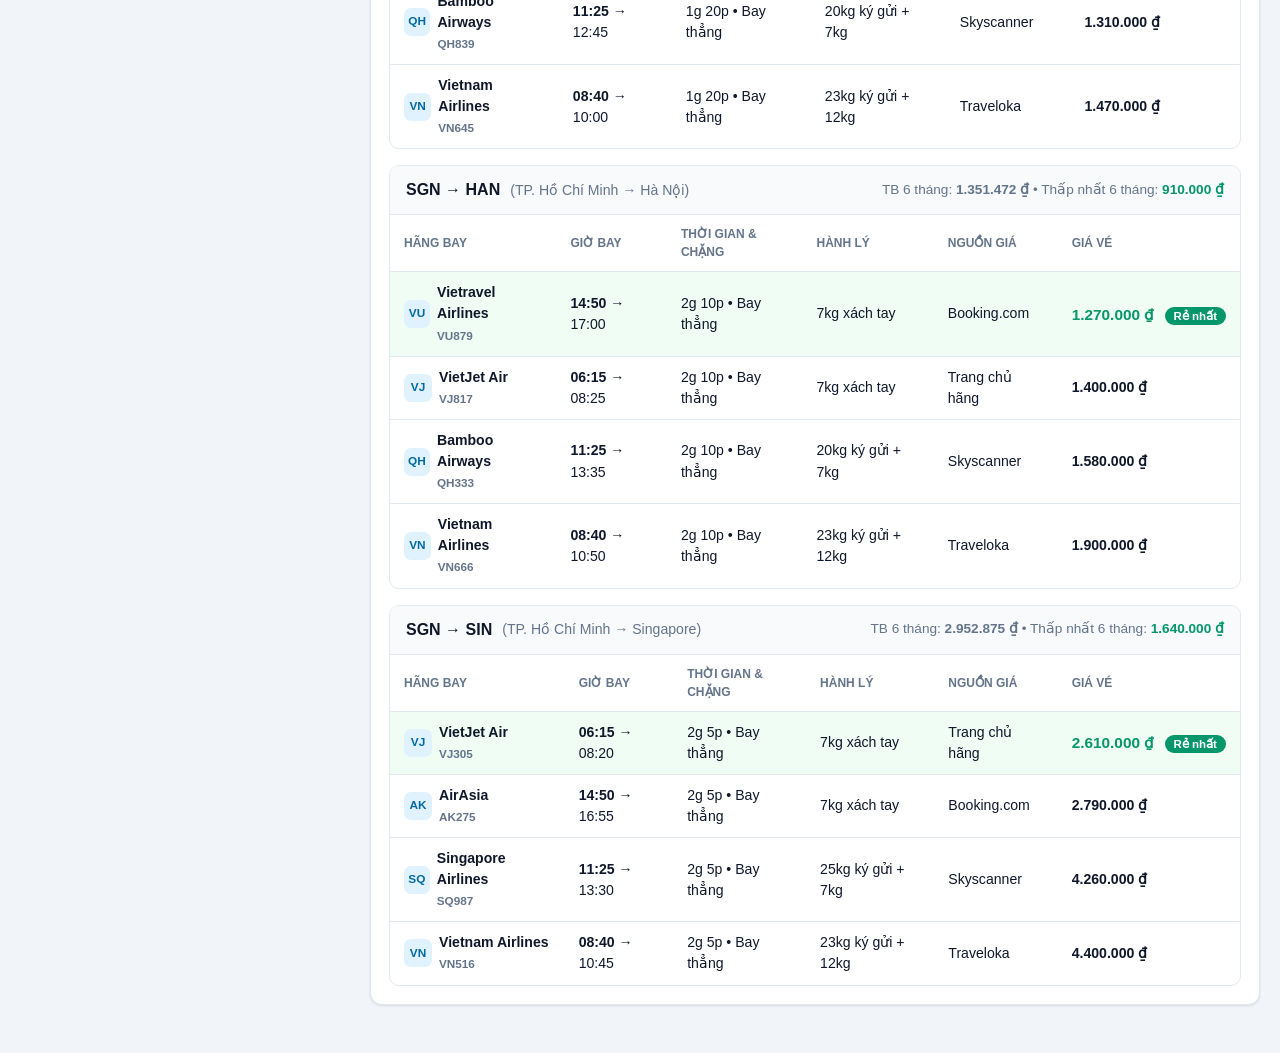
==== commit 62467f2d: "Add monthly chart view for all months of the year" ====
--- a/static/index.html
+++ b/static/index.html
@@ -100,14 +100,17 @@
         <!-- Cheapest Winner Banner -->
         <div id="winner-banner" class="winner-banner hidden"></div>
 
-        <!-- 60-Day Price Trend Chart -->
+        <!-- Dynamic Price Trend Chart (Monthly or ±15 Days) -->
         <div class="panel chart-panel">
           <div class="panel-header">
             <div>
-              <h2>Biểu đồ giá rẻ nhất (±15 ngày quanh ngày bay)</h2>
+              <h2>Biểu đồ giá rẻ nhất</h2>
               <p id="chart-subtitle" class="panel-hint">Nhấp vào từng cột ngày để chuyển nhanh ngày so sánh</p>
             </div>
-            <select id="chart-route-select" aria-label="Chọn route cho biểu đồ"></select>
+            <div style="display:flex;gap:8px;flex-wrap:wrap;">
+              <select id="chart-month-select" aria-label="Chọn tháng xem biểu đồ"></select>
+              <select id="chart-route-select" aria-label="Chọn route cho biểu đồ"></select>
+            </div>
           </div>
           <div id="price-chart" class="price-chart"></div>
         </div>
--- a/static/styles.css
+++ b/static/styles.css
@@ -464,12 +464,14 @@
   margin-bottom: 12px;
 }
 
-#chart-route-select {
+#chart-route-select,
+#chart-month-select {
   padding: 7px 10px;
   border-radius: 8px;
   border: 1px solid var(--border);
   font-size: 0.88rem;
   font-weight: 600;
+  background: #fff;
 }
 
 .price-chart {
